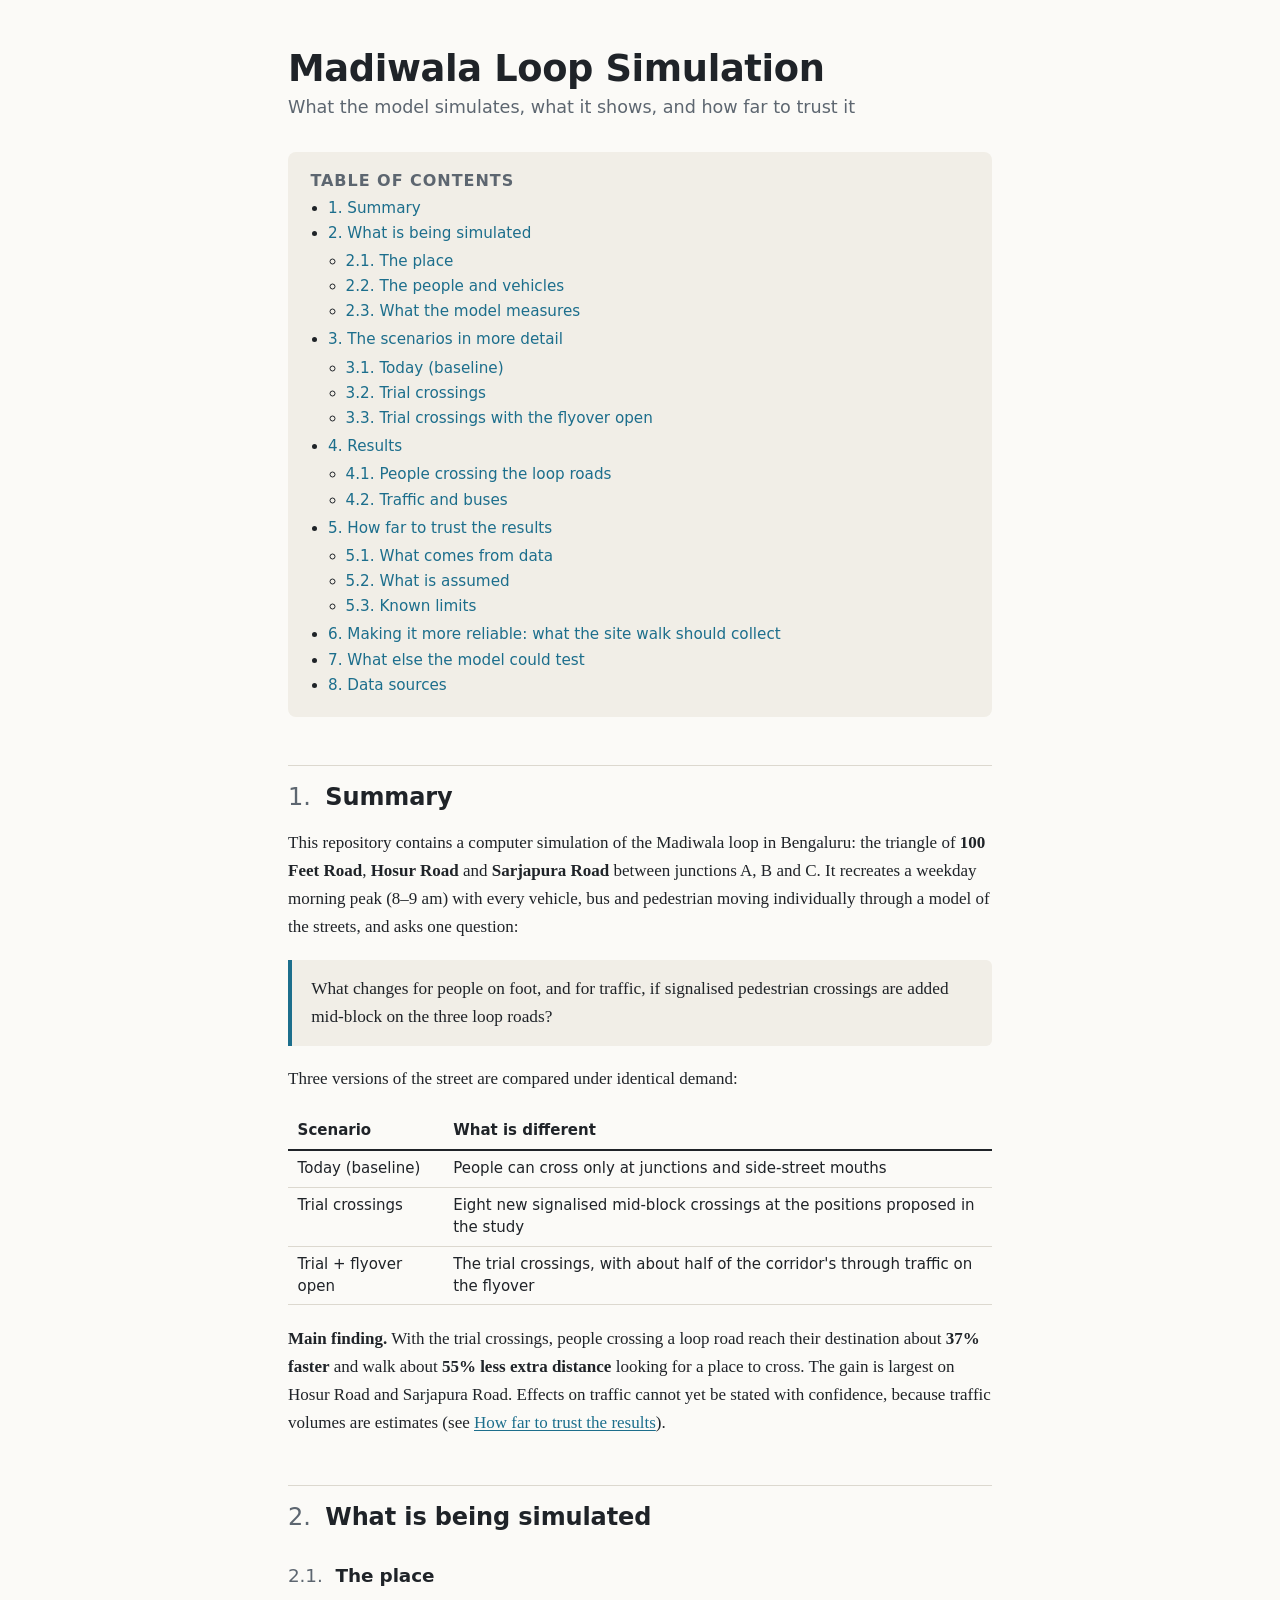
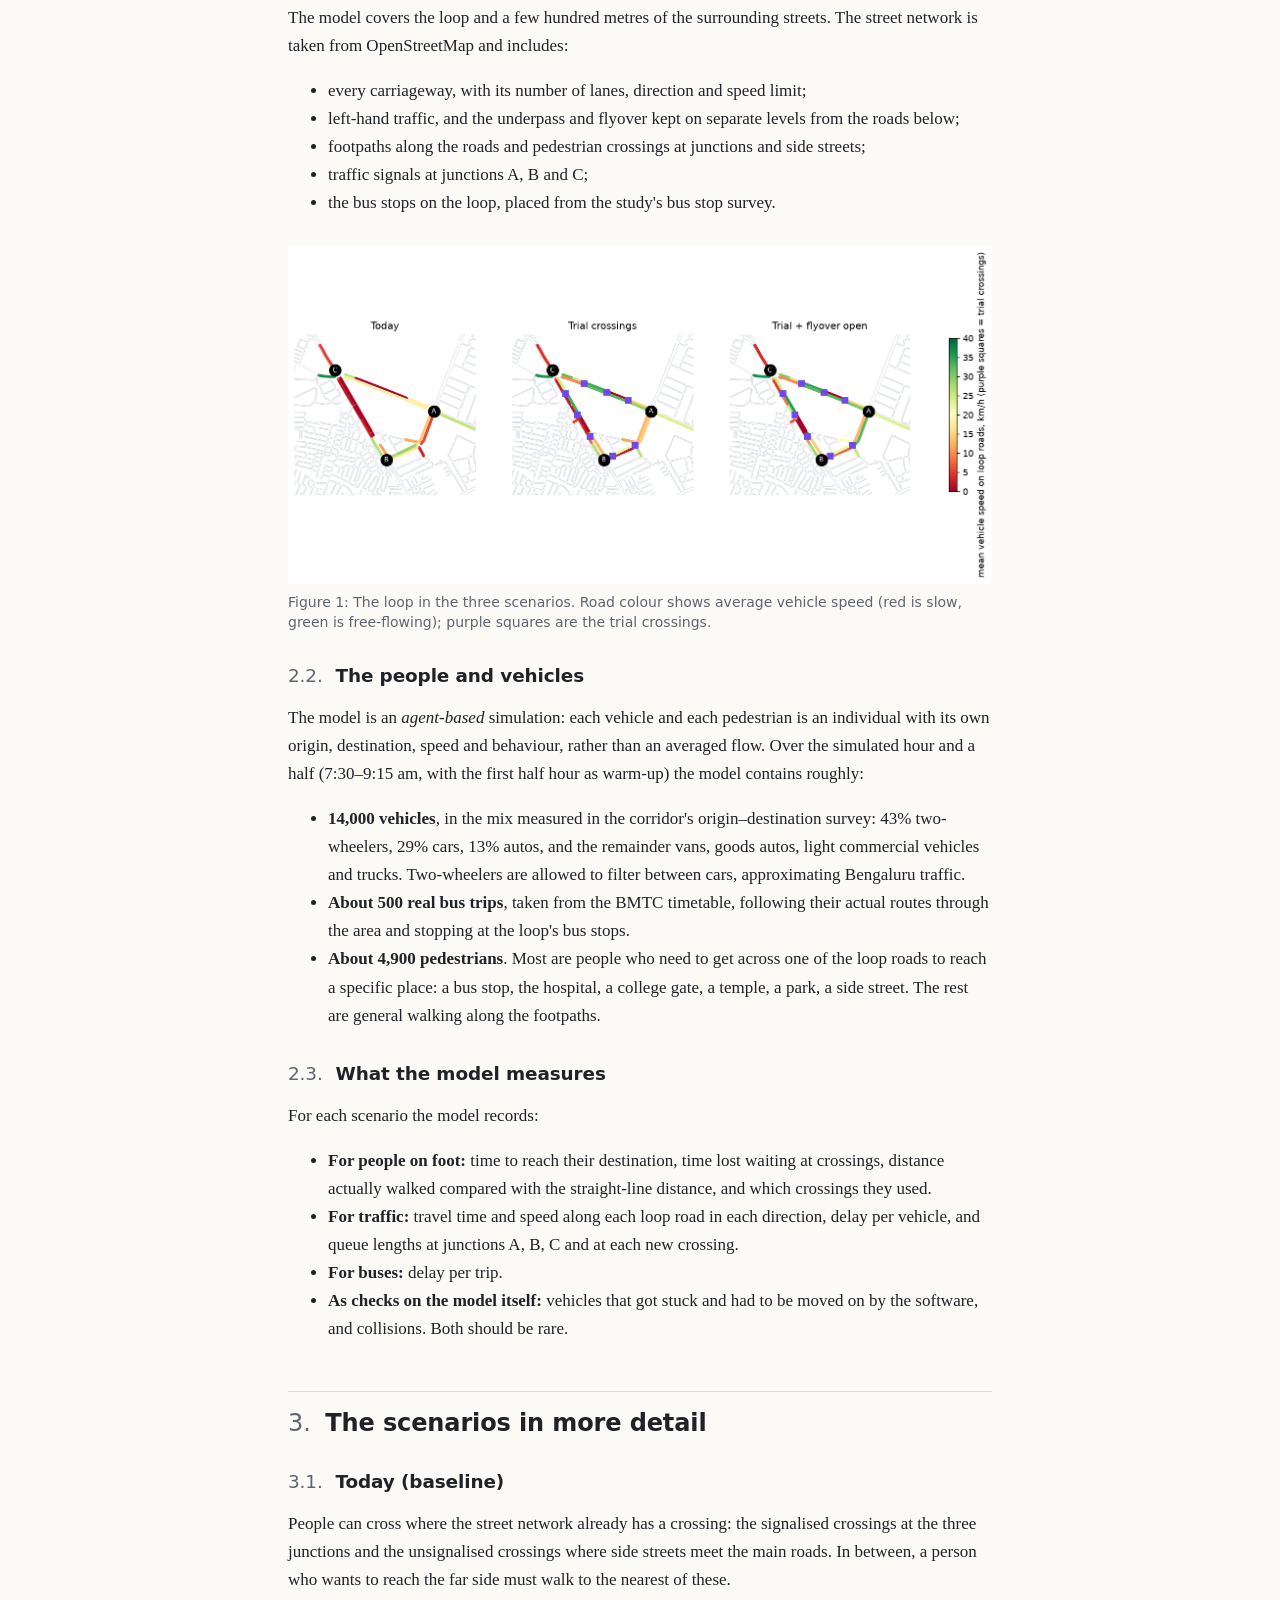
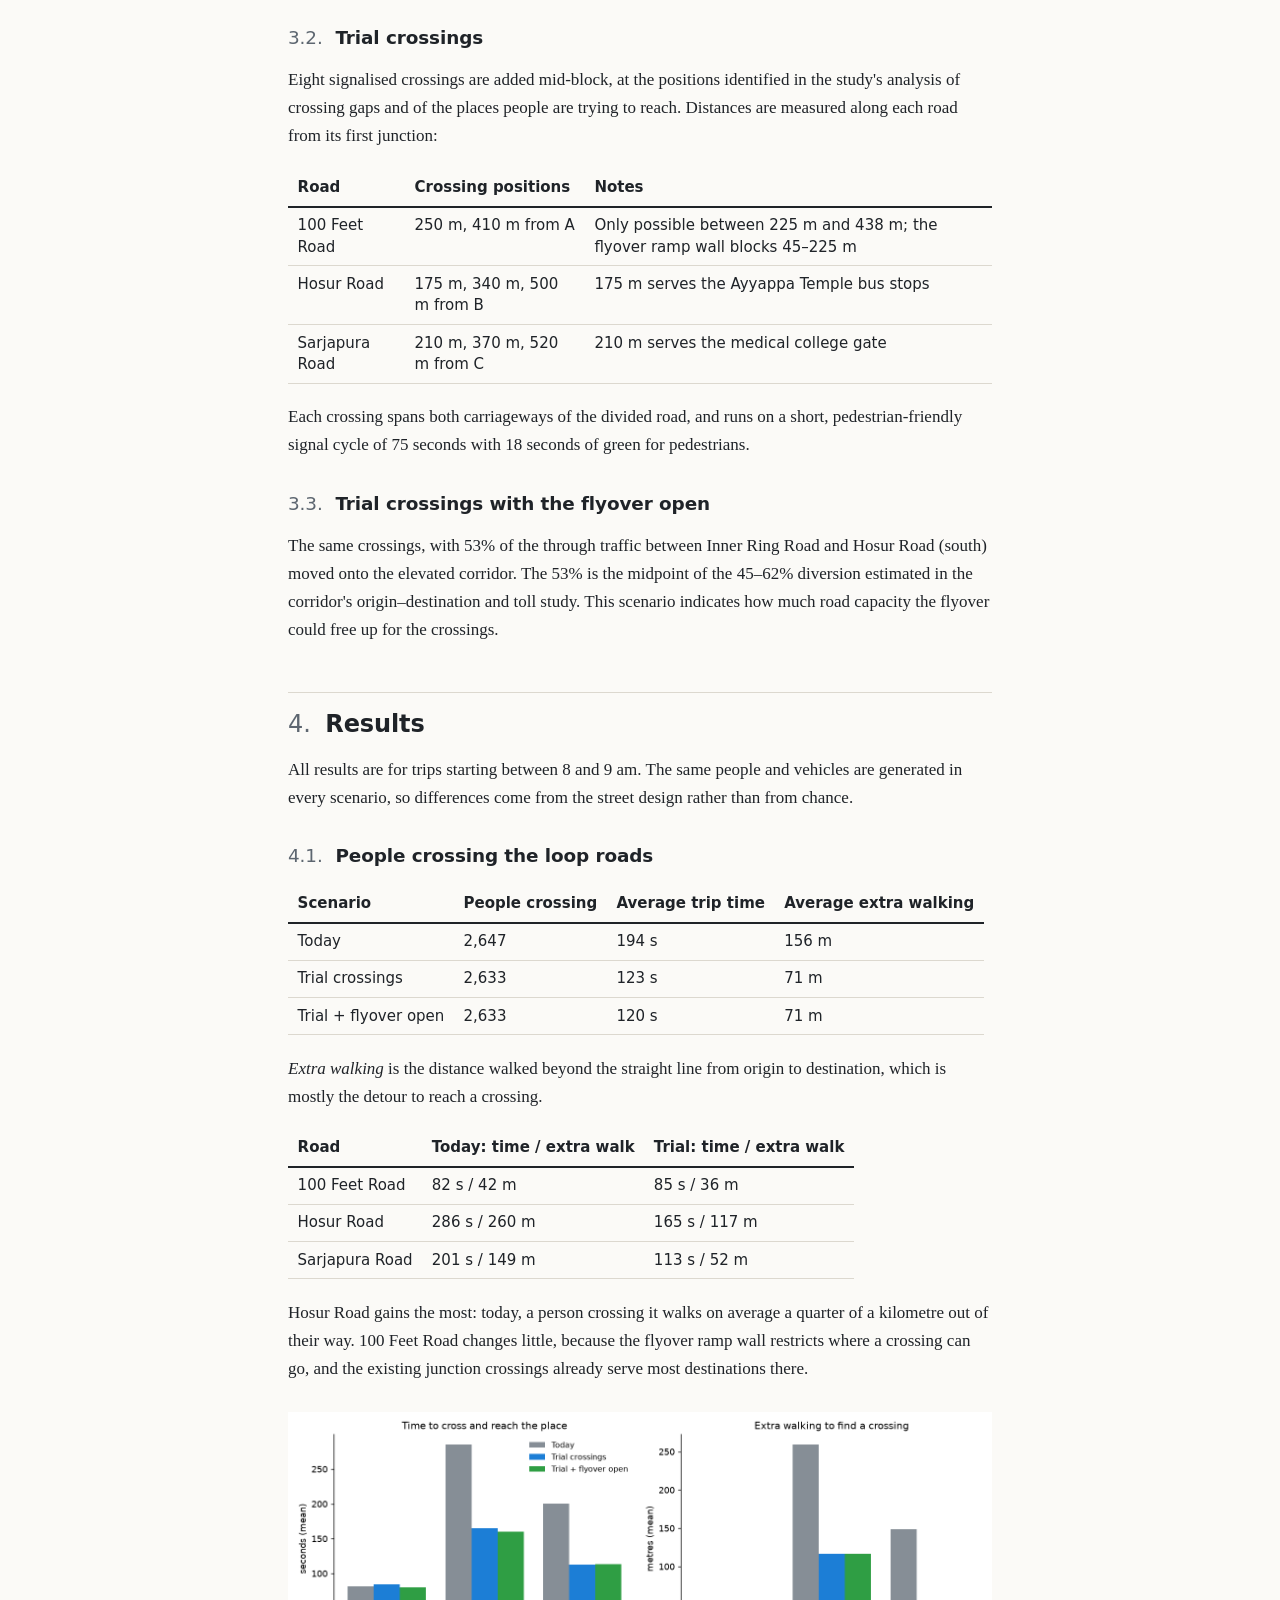
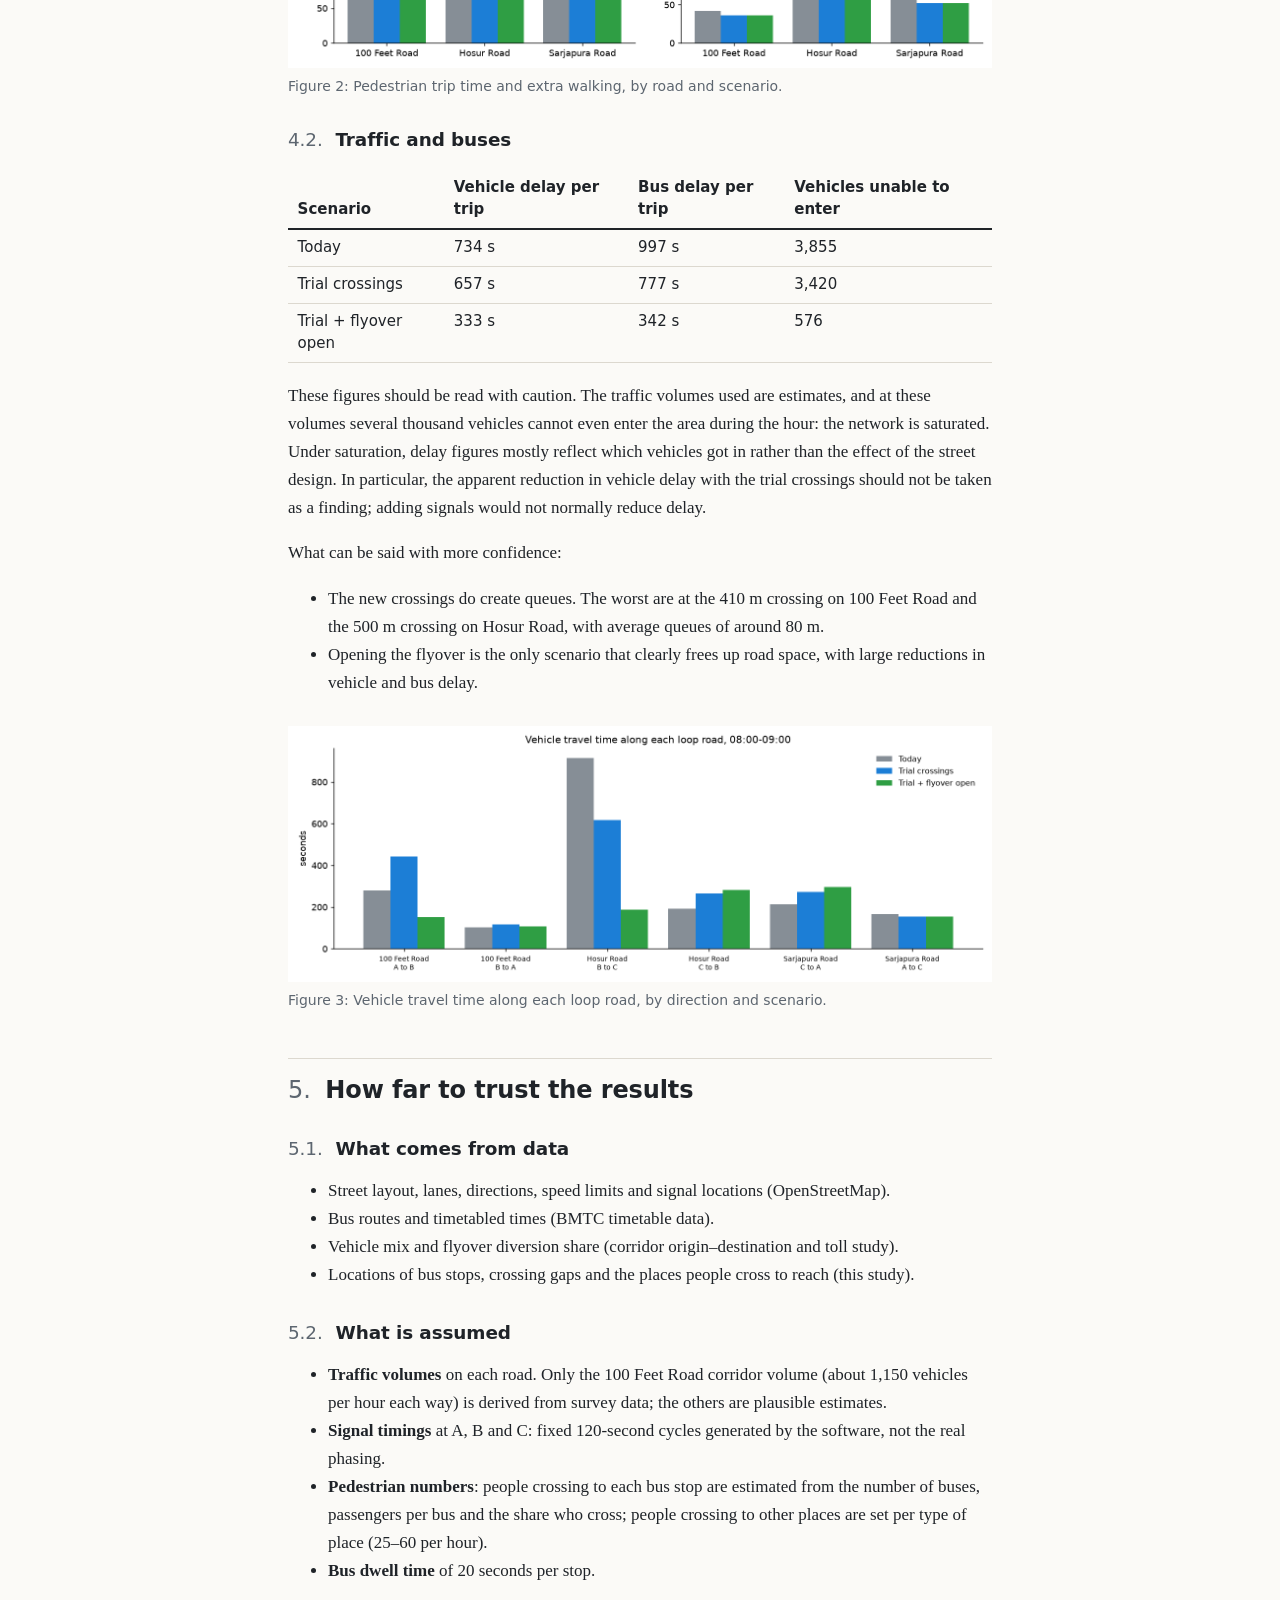
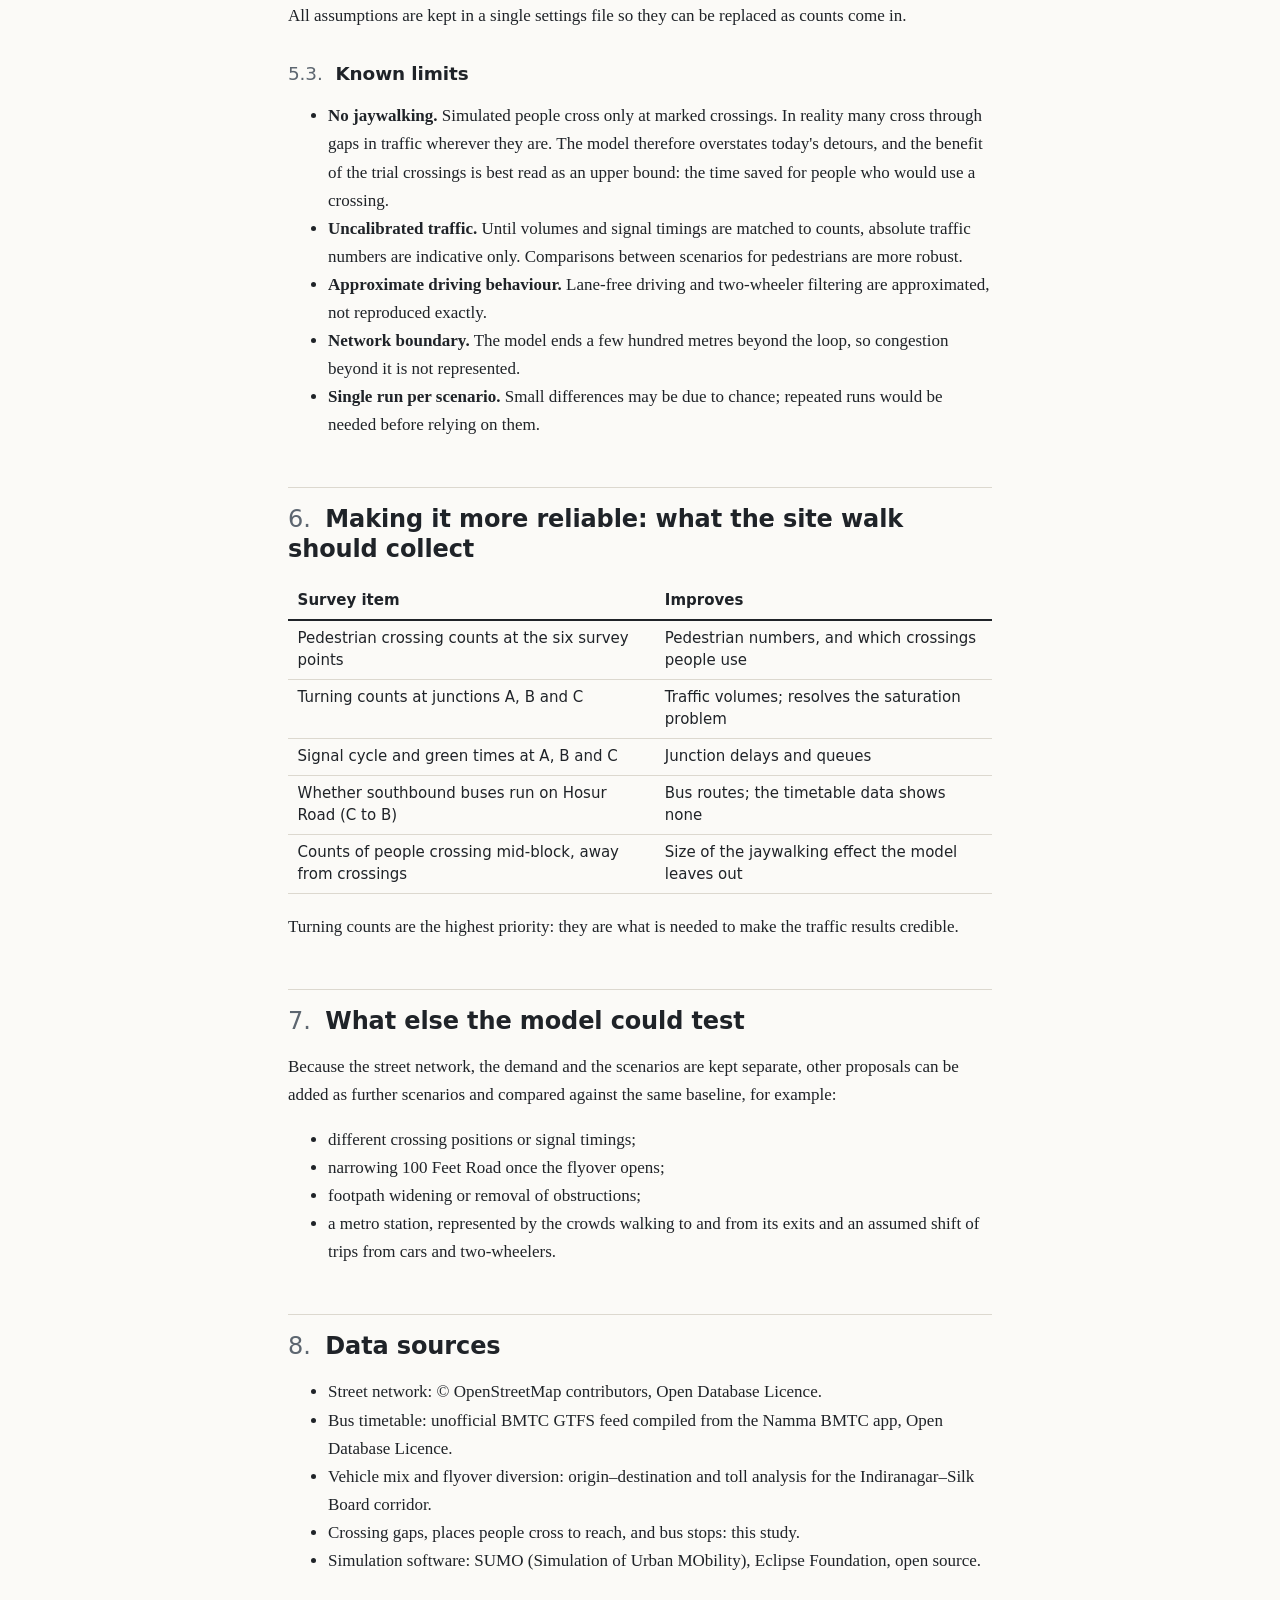
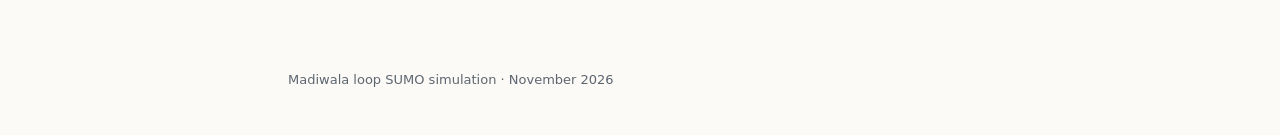
==== doc/index.html @ 7a3352ef "Add HTML version of the overview for GitHub Pages Co-Authored-By: Claude Opus 5.5 <noreply@anthropic" ====
<!DOCTYPE html>
<html lang="en">
<head>
<!-- 2026-11-14 Sat 22:00 -->
<meta charset="utf-8" />
<meta name="viewport" content="width=device-width, initial-scale=1" />
<title>Madiwala Loop Simulation</title>
<meta name="generator" content="Org Mode" />
<meta name="viewport" content="width=device-width, initial-scale=1">
<link rel="stylesheet" href="style.css">
</head>
<body>
<div id="content" class="content">
<header>
<h1 class="title">Madiwala Loop Simulation</h1>
<p class="subtitle" role="doc-subtitle">What the model simulates, what it shows, and how far to trust it</p>
</header><nav id="table-of-contents" role="doc-toc">
<h2>Table of Contents</h2>
<div id="text-table-of-contents" role="doc-toc">
<ul>
<li><a href="#org4be7c10">1. Summary</a></li>
<li><a href="#org6e67102">2. What is being simulated</a>
<ul>
<li><a href="#org48178f1">2.1. The place</a></li>
<li><a href="#org2e664a6">2.2. The people and vehicles</a></li>
<li><a href="#org2aeff3f">2.3. What the model measures</a></li>
</ul>
</li>
<li><a href="#orgc35440a">3. The scenarios in more detail</a>
<ul>
<li><a href="#orgd59e1e9">3.1. Today (baseline)</a></li>
<li><a href="#orgaf5f993">3.2. Trial crossings</a></li>
<li><a href="#org1eb89f1">3.3. Trial crossings with the flyover open</a></li>
</ul>
</li>
<li><a href="#org46279a1">4. Results</a>
<ul>
<li><a href="#orga652d54">4.1. People crossing the loop roads</a></li>
<li><a href="#org759fd4f">4.2. Traffic and buses</a></li>
</ul>
</li>
<li><a href="#org359abe0">5. How far to trust the results</a>
<ul>
<li><a href="#org9f8c712">5.1. What comes from data</a></li>
<li><a href="#orga7297f0">5.2. What is assumed</a></li>
<li><a href="#org6ff5a70">5.3. Known limits</a></li>
</ul>
</li>
<li><a href="#orgd9cfa34">6. Making it more reliable: what the site walk should collect</a></li>
<li><a href="#org49b2f6c">7. What else the model could test</a></li>
<li><a href="#org22bc830">8. Data sources</a></li>
</ul>
</div>
</nav>
<div id="outline-container-org4be7c10" class="outline-2">
<h2 id="org4be7c10"><span class="section-number-2">1.</span> Summary</h2>
<div class="outline-text-2" id="text-1">
<p>
This repository contains a computer simulation of the Madiwala loop in Bengaluru: the triangle of
<b>100 Feet Road</b>, <b>Hosur Road</b> and <b>Sarjapura Road</b> between junctions A, B and C. It recreates a
weekday morning peak (8–9 am) with every vehicle, bus and pedestrian moving individually through a
model of the streets, and asks one question:
</p>

<blockquote>
<p>
What changes for people on foot, and for traffic, if signalised pedestrian crossings are added
mid-block on the three loop roads?
</p>
</blockquote>

<p>
Three versions of the street are compared under identical demand:
</p>

<table>


<colgroup>
<col  class="org-left">

<col  class="org-left">
</colgroup>
<thead>
<tr>
<th scope="col" class="org-left">Scenario</th>
<th scope="col" class="org-left">What is different</th>
</tr>
</thead>
<tbody>
<tr>
<td class="org-left">Today (baseline)</td>
<td class="org-left">People can cross only at junctions and side-street mouths</td>
</tr>

<tr>
<td class="org-left">Trial crossings</td>
<td class="org-left">Eight new signalised mid-block crossings at the positions proposed in the study</td>
</tr>

<tr>
<td class="org-left">Trial + flyover open</td>
<td class="org-left">The trial crossings, with about half of the corridor's through traffic on the flyover</td>
</tr>
</tbody>
</table>

<p>
<b>Main finding.</b> With the trial crossings, people crossing a loop road reach their destination about
<b>37% faster</b> and walk about <b>55% less extra distance</b> looking for a place to cross. The gain is
largest on Hosur Road and Sarjapura Road. Effects on traffic cannot yet be stated with confidence,
because traffic volumes are estimates (see <a href="#org359abe0">How far to trust the results</a>).
</p>
</div>
</div>
<div id="outline-container-org6e67102" class="outline-2">
<h2 id="org6e67102"><span class="section-number-2">2.</span> What is being simulated</h2>
<div class="outline-text-2" id="text-2">
</div>
<div id="outline-container-org48178f1" class="outline-3">
<h3 id="org48178f1"><span class="section-number-3">2.1.</span> The place</h3>
<div class="outline-text-3" id="text-2-1">
<p>
The model covers the loop and a few hundred metres of the surrounding streets. The street network
is taken from OpenStreetMap and includes:
</p>

<ul class="org-ul">
<li>every carriageway, with its number of lanes, direction and speed limit;</li>
<li>left-hand traffic, and the underpass and flyover kept on separate levels from the roads below;</li>
<li>footpaths along the roads and pedestrian crossings at junctions and side streets;</li>
<li>traffic signals at junctions A, B and C;</li>
<li>the bus stops on the loop, placed from the study's bus stop survey.</li>
</ul>


<figure id="orgd4446cd">
<img src="../report/map.png" alt="map.png">

<figcaption><span class="figure-number">Figure 1: </span>The loop in the three scenarios. Road colour shows average vehicle speed (red is slow, green is free-flowing); purple squares are the trial crossings.</figcaption>
</figure>
</div>
</div>
<div id="outline-container-org2e664a6" class="outline-3">
<h3 id="org2e664a6"><span class="section-number-3">2.2.</span> The people and vehicles</h3>
<div class="outline-text-3" id="text-2-2">
<p>
The model is an <i>agent-based</i> simulation: each vehicle and each pedestrian is an individual with
its own origin, destination, speed and behaviour, rather than an averaged flow. Over the simulated
hour and a half (7:30–9:15 am, with the first half hour as warm-up) the model contains roughly:
</p>

<ul class="org-ul">
<li><b>14,000 vehicles</b>, in the mix measured in the corridor's origin–destination survey: 43%
two-wheelers, 29% cars, 13% autos, and the remainder vans, goods autos, light commercial vehicles
and trucks. Two-wheelers are allowed to filter between cars, approximating Bengaluru traffic.</li>
<li><b>About 500 real bus trips</b>, taken from the BMTC timetable, following their actual routes through
the area and stopping at the loop's bus stops.</li>
<li><b>About 4,900 pedestrians</b>. Most are people who need to get across one of the loop roads to reach
a specific place: a bus stop, the hospital, a college gate, a temple, a park, a side street.
The rest are general walking along the footpaths.</li>
</ul>
</div>
</div>
<div id="outline-container-org2aeff3f" class="outline-3">
<h3 id="org2aeff3f"><span class="section-number-3">2.3.</span> What the model measures</h3>
<div class="outline-text-3" id="text-2-3">
<p>
For each scenario the model records:
</p>

<ul class="org-ul">
<li><b>For people on foot:</b> time to reach their destination, time lost waiting at crossings, distance
actually walked compared with the straight-line distance, and which crossings they used.</li>
<li><b>For traffic:</b> travel time and speed along each loop road in each direction, delay per vehicle,
and queue lengths at junctions A, B, C and at each new crossing.</li>
<li><b>For buses:</b> delay per trip.</li>
<li><b>As checks on the model itself:</b> vehicles that got stuck and had to be moved on by the
software, and collisions. Both should be rare.</li>
</ul>
</div>
</div>
</div>
<div id="outline-container-orgc35440a" class="outline-2">
<h2 id="orgc35440a"><span class="section-number-2">3.</span> The scenarios in more detail</h2>
<div class="outline-text-2" id="text-3">
</div>
<div id="outline-container-orgd59e1e9" class="outline-3">
<h3 id="orgd59e1e9"><span class="section-number-3">3.1.</span> Today (baseline)</h3>
<div class="outline-text-3" id="text-3-1">
<p>
People can cross where the street network already has a crossing: the signalised crossings at the
three junctions and the unsignalised crossings where side streets meet the main roads. In between,
a person who wants to reach the far side must walk to the nearest of these.
</p>
</div>
</div>
<div id="outline-container-orgaf5f993" class="outline-3">
<h3 id="orgaf5f993"><span class="section-number-3">3.2.</span> Trial crossings</h3>
<div class="outline-text-3" id="text-3-2">
<p>
Eight signalised crossings are added mid-block, at the positions identified in the study's
analysis of crossing gaps and of the places people are trying to reach. Distances are measured
along each road from its first junction:
</p>

<table>


<colgroup>
<col  class="org-left">

<col  class="org-left">

<col  class="org-left">
</colgroup>
<thead>
<tr>
<th scope="col" class="org-left">Road</th>
<th scope="col" class="org-left">Crossing positions</th>
<th scope="col" class="org-left">Notes</th>
</tr>
</thead>
<tbody>
<tr>
<td class="org-left">100 Feet Road</td>
<td class="org-left">250 m, 410 m from A</td>
<td class="org-left">Only possible between 225 m and 438 m; the flyover ramp wall blocks 45–225 m</td>
</tr>

<tr>
<td class="org-left">Hosur Road</td>
<td class="org-left">175 m, 340 m, 500 m from B</td>
<td class="org-left">175 m serves the Ayyappa Temple bus stops</td>
</tr>

<tr>
<td class="org-left">Sarjapura Road</td>
<td class="org-left">210 m, 370 m, 520 m from C</td>
<td class="org-left">210 m serves the medical college gate</td>
</tr>
</tbody>
</table>

<p>
Each crossing spans both carriageways of the divided road, and runs on a short, pedestrian-friendly
signal cycle of 75 seconds with 18 seconds of green for pedestrians.
</p>
</div>
</div>
<div id="outline-container-org1eb89f1" class="outline-3">
<h3 id="org1eb89f1"><span class="section-number-3">3.3.</span> Trial crossings with the flyover open</h3>
<div class="outline-text-3" id="text-3-3">
<p>
The same crossings, with 53% of the through traffic between Inner Ring Road and Hosur Road (south)
moved onto the elevated corridor. The 53% is the midpoint of the 45–62% diversion estimated in the
corridor's origin–destination and toll study. This scenario indicates how much road capacity the
flyover could free up for the crossings.
</p>
</div>
</div>
</div>
<div id="outline-container-org46279a1" class="outline-2">
<h2 id="org46279a1"><span class="section-number-2">4.</span> Results</h2>
<div class="outline-text-2" id="text-4">
<p>
All results are for trips starting between 8 and 9 am. The same people and vehicles are generated
in every scenario, so differences come from the street design rather than from chance.
</p>
</div>
<div id="outline-container-orga652d54" class="outline-3">
<h3 id="orga652d54"><span class="section-number-3">4.1.</span> People crossing the loop roads</h3>
<div class="outline-text-3" id="text-4-1">
<table>


<colgroup>
<col  class="org-left">

<col  class="org-left">

<col  class="org-left">

<col  class="org-left">
</colgroup>
<thead>
<tr>
<th scope="col" class="org-left">Scenario</th>
<th scope="col" class="org-left">People crossing</th>
<th scope="col" class="org-left">Average trip time</th>
<th scope="col" class="org-left">Average extra walking</th>
</tr>
</thead>
<tbody>
<tr>
<td class="org-left">Today</td>
<td class="org-left">2,647</td>
<td class="org-left">194 s</td>
<td class="org-left">156 m</td>
</tr>

<tr>
<td class="org-left">Trial crossings</td>
<td class="org-left">2,633</td>
<td class="org-left">123 s</td>
<td class="org-left">71 m</td>
</tr>

<tr>
<td class="org-left">Trial + flyover open</td>
<td class="org-left">2,633</td>
<td class="org-left">120 s</td>
<td class="org-left">71 m</td>
</tr>
</tbody>
</table>

<p>
<i>Extra walking</i> is the distance walked beyond the straight line from origin to destination,
which is mostly the detour to reach a crossing.
</p>

<table>


<colgroup>
<col  class="org-left">

<col  class="org-left">

<col  class="org-left">
</colgroup>
<thead>
<tr>
<th scope="col" class="org-left">Road</th>
<th scope="col" class="org-left">Today: time / extra walk</th>
<th scope="col" class="org-left">Trial: time / extra walk</th>
</tr>
</thead>
<tbody>
<tr>
<td class="org-left">100 Feet Road</td>
<td class="org-left">82 s / 42 m</td>
<td class="org-left">85 s / 36 m</td>
</tr>

<tr>
<td class="org-left">Hosur Road</td>
<td class="org-left">286 s / 260 m</td>
<td class="org-left">165 s / 117 m</td>
</tr>

<tr>
<td class="org-left">Sarjapura Road</td>
<td class="org-left">201 s / 149 m</td>
<td class="org-left">113 s / 52 m</td>
</tr>
</tbody>
</table>

<p>
Hosur Road gains the most: today, a person crossing it walks on average a quarter of a kilometre
out of their way. 100 Feet Road changes little, because the flyover ramp wall restricts where a
crossing can go, and the existing junction crossings already serve most destinations there.
</p>


<figure id="org7017287">
<img src="../report/people.png" alt="people.png">

<figcaption><span class="figure-number">Figure 2: </span>Pedestrian trip time and extra walking, by road and scenario.</figcaption>
</figure>
</div>
</div>
<div id="outline-container-org759fd4f" class="outline-3">
<h3 id="org759fd4f"><span class="section-number-3">4.2.</span> Traffic and buses</h3>
<div class="outline-text-3" id="text-4-2">
<table>


<colgroup>
<col  class="org-left">

<col  class="org-left">

<col  class="org-left">

<col  class="org-left">
</colgroup>
<thead>
<tr>
<th scope="col" class="org-left">Scenario</th>
<th scope="col" class="org-left">Vehicle delay per trip</th>
<th scope="col" class="org-left">Bus delay per trip</th>
<th scope="col" class="org-left">Vehicles unable to enter</th>
</tr>
</thead>
<tbody>
<tr>
<td class="org-left">Today</td>
<td class="org-left">734 s</td>
<td class="org-left">997 s</td>
<td class="org-left">3,855</td>
</tr>

<tr>
<td class="org-left">Trial crossings</td>
<td class="org-left">657 s</td>
<td class="org-left">777 s</td>
<td class="org-left">3,420</td>
</tr>

<tr>
<td class="org-left">Trial + flyover open</td>
<td class="org-left">333 s</td>
<td class="org-left">342 s</td>
<td class="org-left">576</td>
</tr>
</tbody>
</table>

<p>
These figures should be read with caution. The traffic volumes used are estimates, and at these
volumes several thousand vehicles cannot even enter the area during the hour: the network is
saturated. Under saturation, delay figures mostly reflect which vehicles got in rather than the
effect of the street design. In particular, the apparent reduction in vehicle delay with the trial
crossings should not be taken as a finding; adding signals would not normally reduce delay.
</p>

<p>
What can be said with more confidence:
</p>

<ul class="org-ul">
<li>The new crossings do create queues. The worst are at the 410 m crossing on 100 Feet Road and
the 500 m crossing on Hosur Road, with average queues of around 80 m.</li>
<li>Opening the flyover is the only scenario that clearly frees up road space, with large
reductions in vehicle and bus delay.</li>
</ul>


<figure id="org8729e47">
<img src="../report/vehicles.png" alt="vehicles.png">

<figcaption><span class="figure-number">Figure 3: </span>Vehicle travel time along each loop road, by direction and scenario.</figcaption>
</figure>
</div>
</div>
</div>
<div id="outline-container-org359abe0" class="outline-2">
<h2 id="org359abe0"><span class="section-number-2">5.</span> How far to trust the results</h2>
<div class="outline-text-2" id="text-5">
</div>
<div id="outline-container-org9f8c712" class="outline-3">
<h3 id="org9f8c712"><span class="section-number-3">5.1.</span> What comes from data</h3>
<div class="outline-text-3" id="text-5-1">
<ul class="org-ul">
<li>Street layout, lanes, directions, speed limits and signal locations (OpenStreetMap).</li>
<li>Bus routes and timetabled times (BMTC timetable data).</li>
<li>Vehicle mix and flyover diversion share (corridor origin–destination and toll study).</li>
<li>Locations of bus stops, crossing gaps and the places people cross to reach (this study).</li>
</ul>
</div>
</div>
<div id="outline-container-orga7297f0" class="outline-3">
<h3 id="orga7297f0"><span class="section-number-3">5.2.</span> What is assumed</h3>
<div class="outline-text-3" id="text-5-2">
<ul class="org-ul">
<li><b>Traffic volumes</b> on each road. Only the 100 Feet Road corridor volume (about 1,150 vehicles
per hour each way) is derived from survey data; the others are plausible estimates.</li>
<li><b>Signal timings</b> at A, B and C: fixed 120-second cycles generated by the software, not the real
phasing.</li>
<li><b>Pedestrian numbers</b>: people crossing to each bus stop are estimated from the number of buses,
passengers per bus and the share who cross; people crossing to other places are set per type of
place (25–60 per hour).</li>
<li><b>Bus dwell time</b> of 20 seconds per stop.</li>
</ul>

<p>
All assumptions are kept in a single settings file so they can be replaced as counts come in.
</p>
</div>
</div>
<div id="outline-container-org6ff5a70" class="outline-3">
<h3 id="org6ff5a70"><span class="section-number-3">5.3.</span> Known limits</h3>
<div class="outline-text-3" id="text-5-3">
<ul class="org-ul">
<li><b>No jaywalking.</b> Simulated people cross only at marked crossings. In reality many cross through
gaps in traffic wherever they are. The model therefore overstates today's detours, and the
benefit of the trial crossings is best read as an upper bound: the time saved for people who
would use a crossing.</li>
<li><b>Uncalibrated traffic.</b> Until volumes and signal timings are matched to counts, absolute traffic
numbers are indicative only. Comparisons between scenarios for pedestrians are more robust.</li>
<li><b>Approximate driving behaviour.</b> Lane-free driving and two-wheeler filtering are approximated,
not reproduced exactly.</li>
<li><b>Network boundary.</b> The model ends a few hundred metres beyond the loop, so congestion
beyond it is not represented.</li>
<li><b>Single run per scenario.</b> Small differences may be due to chance; repeated runs would be
needed before relying on them.</li>
</ul>
</div>
</div>
</div>
<div id="outline-container-orgd9cfa34" class="outline-2">
<h2 id="orgd9cfa34"><span class="section-number-2">6.</span> Making it more reliable: what the site walk should collect</h2>
<div class="outline-text-2" id="text-6">
<table>


<colgroup>
<col  class="org-left">

<col  class="org-left">
</colgroup>
<thead>
<tr>
<th scope="col" class="org-left">Survey item</th>
<th scope="col" class="org-left">Improves</th>
</tr>
</thead>
<tbody>
<tr>
<td class="org-left">Pedestrian crossing counts at the six survey points</td>
<td class="org-left">Pedestrian numbers, and which crossings people use</td>
</tr>

<tr>
<td class="org-left">Turning counts at junctions A, B and C</td>
<td class="org-left">Traffic volumes; resolves the saturation problem</td>
</tr>

<tr>
<td class="org-left">Signal cycle and green times at A, B and C</td>
<td class="org-left">Junction delays and queues</td>
</tr>

<tr>
<td class="org-left">Whether southbound buses run on Hosur Road (C to B)</td>
<td class="org-left">Bus routes; the timetable data shows none</td>
</tr>

<tr>
<td class="org-left">Counts of people crossing mid-block, away from crossings</td>
<td class="org-left">Size of the jaywalking effect the model leaves out</td>
</tr>
</tbody>
</table>

<p>
Turning counts are the highest priority: they are what is needed to make the traffic results
credible.
</p>
</div>
</div>
<div id="outline-container-org49b2f6c" class="outline-2">
<h2 id="org49b2f6c"><span class="section-number-2">7.</span> What else the model could test</h2>
<div class="outline-text-2" id="text-7">
<p>
Because the street network, the demand and the scenarios are kept separate, other proposals can be
added as further scenarios and compared against the same baseline, for example:
</p>

<ul class="org-ul">
<li>different crossing positions or signal timings;</li>
<li>narrowing 100 Feet Road once the flyover opens;</li>
<li>footpath widening or removal of obstructions;</li>
<li>a metro station, represented by the crowds walking to and from its exits and an assumed shift
of trips from cars and two-wheelers.</li>
</ul>
</div>
</div>
<div id="outline-container-org22bc830" class="outline-2">
<h2 id="org22bc830"><span class="section-number-2">8.</span> Data sources</h2>
<div class="outline-text-2" id="text-8">
<ul class="org-ul">
<li>Street network: © OpenStreetMap contributors, Open Database Licence.</li>
<li>Bus timetable: unofficial BMTC GTFS feed compiled from the Namma BMTC app, Open Database Licence.</li>
<li>Vehicle mix and flyover diversion: origin–destination and toll analysis for the
Indiranagar–Silk Board corridor.</li>
<li>Crossing gaps, places people cross to reach, and bus stops: this study.</li>
<li>Simulation software: SUMO (Simulation of Urban MObility), Eclipse Foundation, open source.</li>
</ul>
</div>
</div>
</div>
<div id="postamble" class="status">
Madiwala loop SUMO simulation &middot; November 2026
</div>
</body>
</html>
---- doc/style.css ----
/* Styling for the HTML export of simulation-overview.org (GitHub Pages). */
:root { --bg:#fbfaf7; --fg:#1f2328; --muted:#5d6670; --line:#dcd8cf; --accent:#1c6e8c; --panel:#f1eee7; }
@media (prefers-color-scheme: dark) {
  :root { --bg:#16181b; --fg:#e6e3dd; --muted:#a3a9b0; --line:#33373c; --accent:#6cb6d4; --panel:#1f2226; }
  img { background:#fff; border-radius:6px; padding:6px; }
}
* { box-sizing:border-box; }
html { -webkit-text-size-adjust:100%; }
body { margin:0; background:var(--bg); color:var(--fg);
       font:17px/1.65 "Source Serif 4", Georgia, "Iowan Old Style", serif; }
#content { max-width:46rem; margin:0 auto; padding:3rem 1rem 5rem; }
h1.title { font:700 2.3rem/1.15 system-ui, -apple-system, "Segoe UI", sans-serif; margin:0 0 .3rem; letter-spacing:-.01em; }
p.subtitle { color:var(--muted); font:400 1.1rem/1.4 system-ui, sans-serif; margin:0 0 2rem; }
h2, h3 { font-family:system-ui, -apple-system, "Segoe UI", sans-serif; line-height:1.25; letter-spacing:-.005em; }
h2 { font-size:1.5rem; margin:3rem 0 .8rem; padding-top:1rem; border-top:1px solid var(--line); }
h3 { font-size:1.15rem; margin:2rem 0 .5rem; }
.section-number-2, .section-number-3 { color:var(--muted); font-weight:500; margin-right:.4rem; }
a { color:var(--accent); text-underline-offset:2px; }
blockquote { margin:1.2rem 0; padding:.9rem 1.2rem; background:var(--panel); border-left:4px solid var(--accent);
             border-radius:0 6px 6px 0; font-size:1.08rem; }
blockquote p { margin:0; }
#table-of-contents { background:var(--panel); border-radius:8px; padding:.6rem 1.4rem 1rem; margin:0 0 2rem;
                     font-family:system-ui, sans-serif; font-size:.95rem; }
#table-of-contents h2 { border:0; margin:.6rem 0 .3rem; padding:0; font-size:1rem; text-transform:uppercase;
                        letter-spacing:.06em; color:var(--muted); }
#table-of-contents ul { padding-left:1.1rem; margin:.2rem 0; }
#table-of-contents a { text-decoration:none; }
table { width:100%; border-collapse:collapse; margin:1.2rem 0; font:15px/1.45 system-ui, sans-serif;
        display:block; overflow-x:auto; }
thead th { text-align:left; font-weight:600; border-bottom:2px solid var(--fg); padding:.45rem .6rem; vertical-align:bottom; }
td { border-bottom:1px solid var(--line); padding:.45rem .6rem; vertical-align:top; }
td.org-right, th.org-right { text-align:right; font-variant-numeric:tabular-nums; }
figure { margin:1.8rem 0; }
img { max-width:100%; height:auto; display:block; }
figcaption, .figure-number { font:14px/1.45 system-ui, sans-serif; color:var(--muted); }
figcaption { margin-top:.5rem; }
code { font-size:.9em; background:var(--panel); padding:.1em .3em; border-radius:4px; }
#postamble { max-width:46rem; margin:0 auto; padding:0 1rem 3rem; color:var(--muted); font:13px system-ui, sans-serif; }
@media (max-width:600px) { body { font-size:16px; } h1.title { font-size:1.8rem; } #content { padding-top:2rem; } }
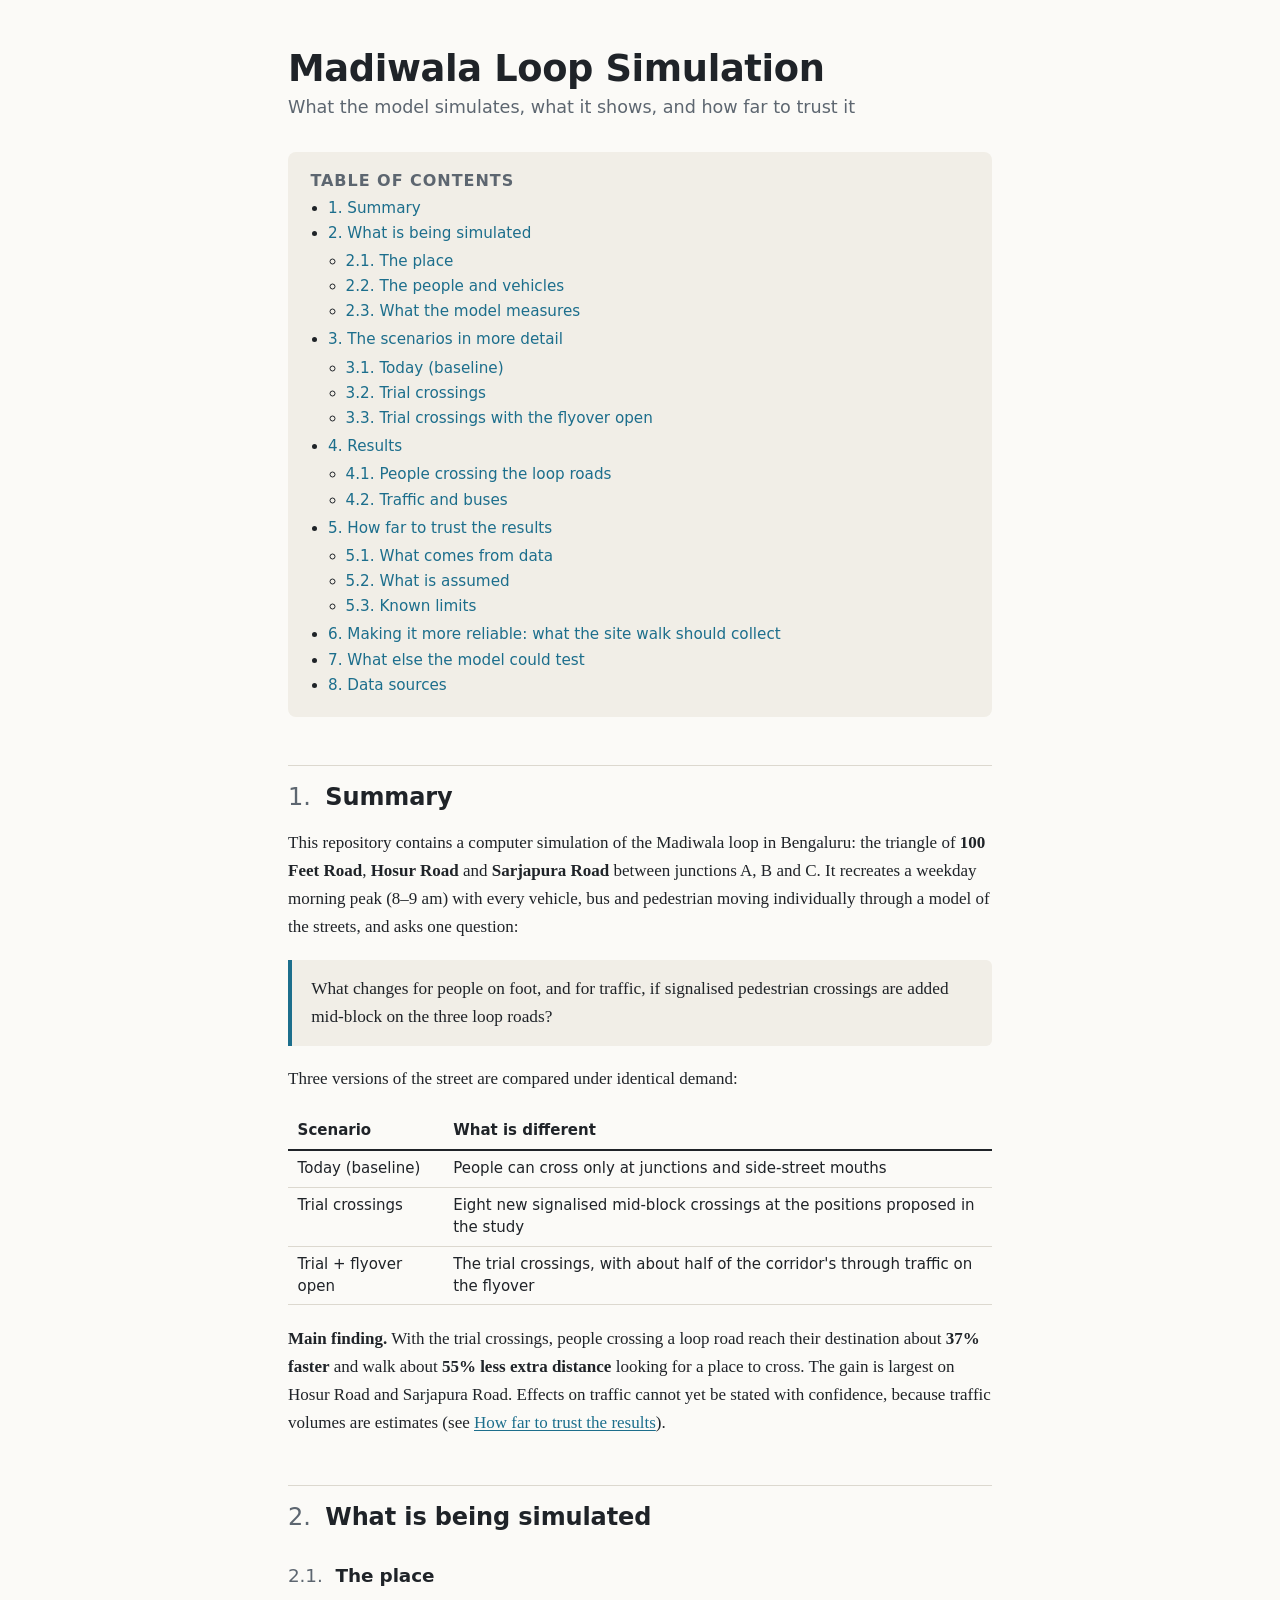
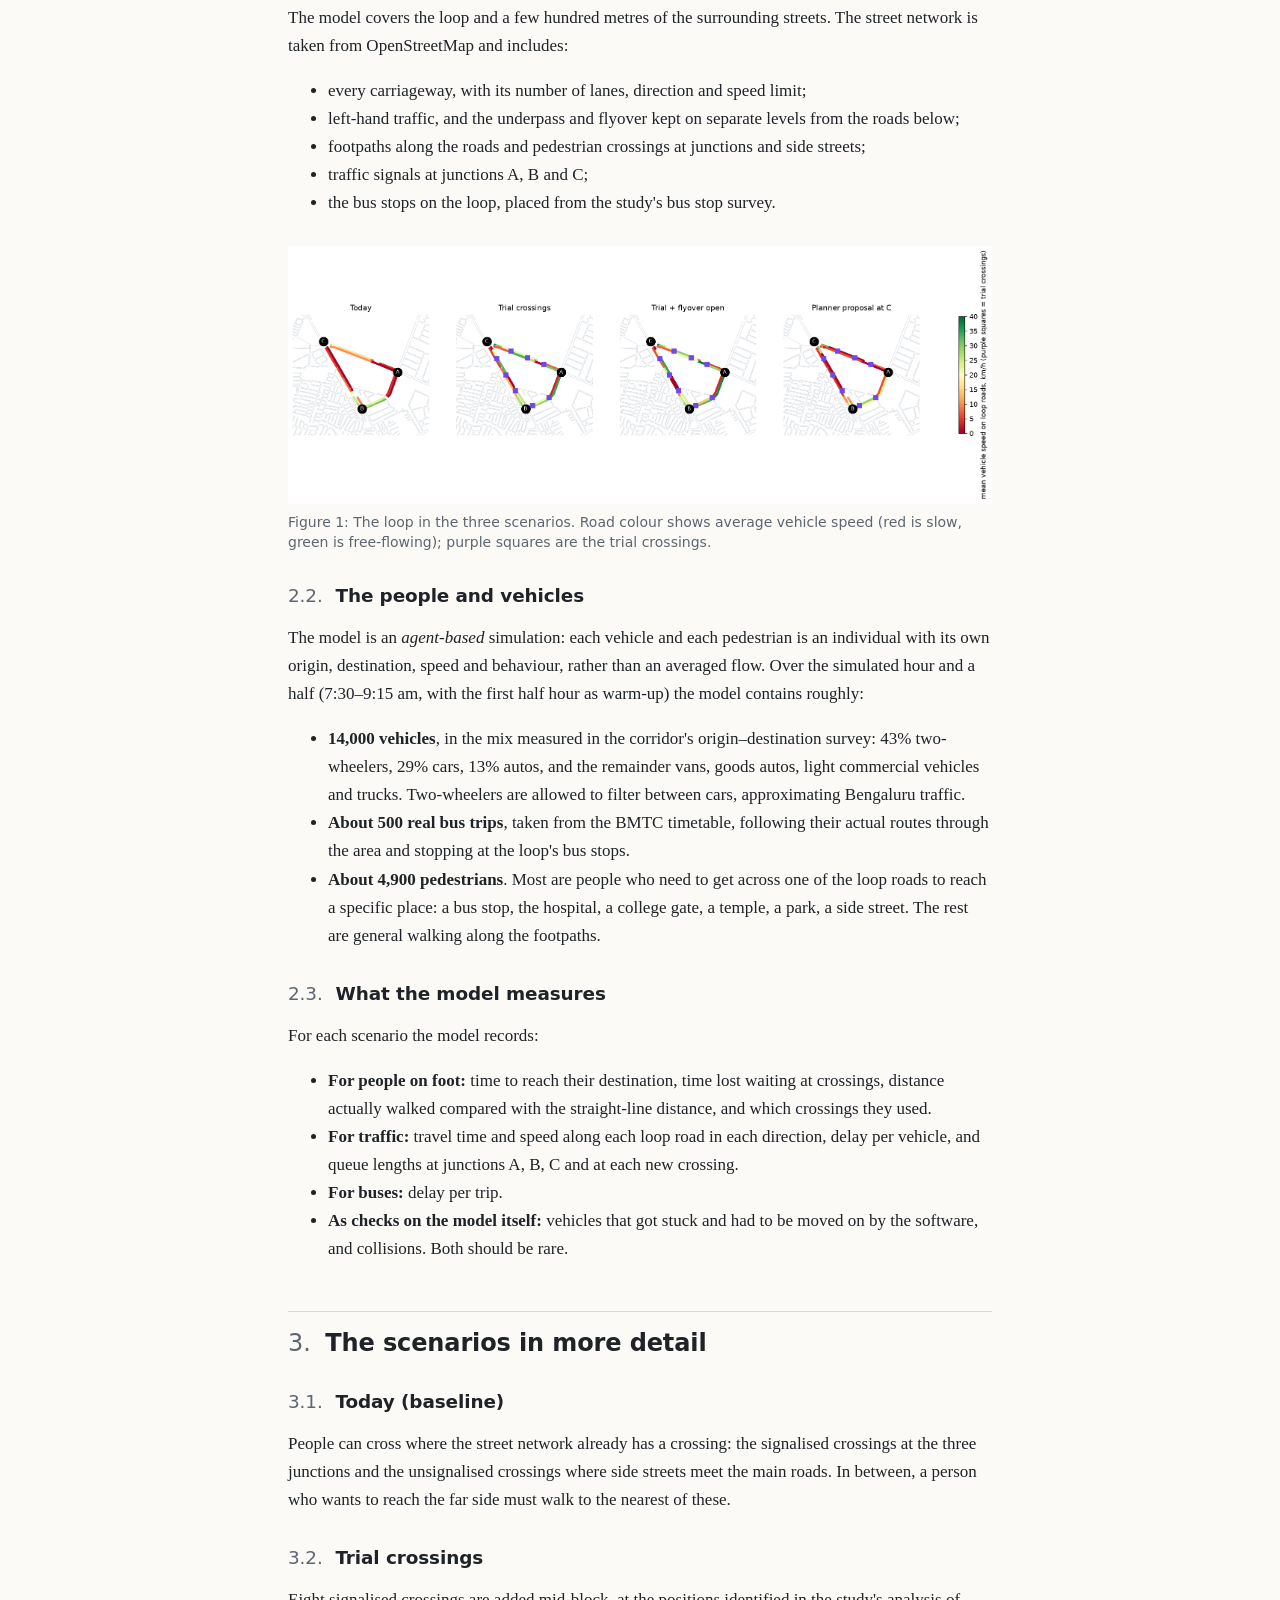
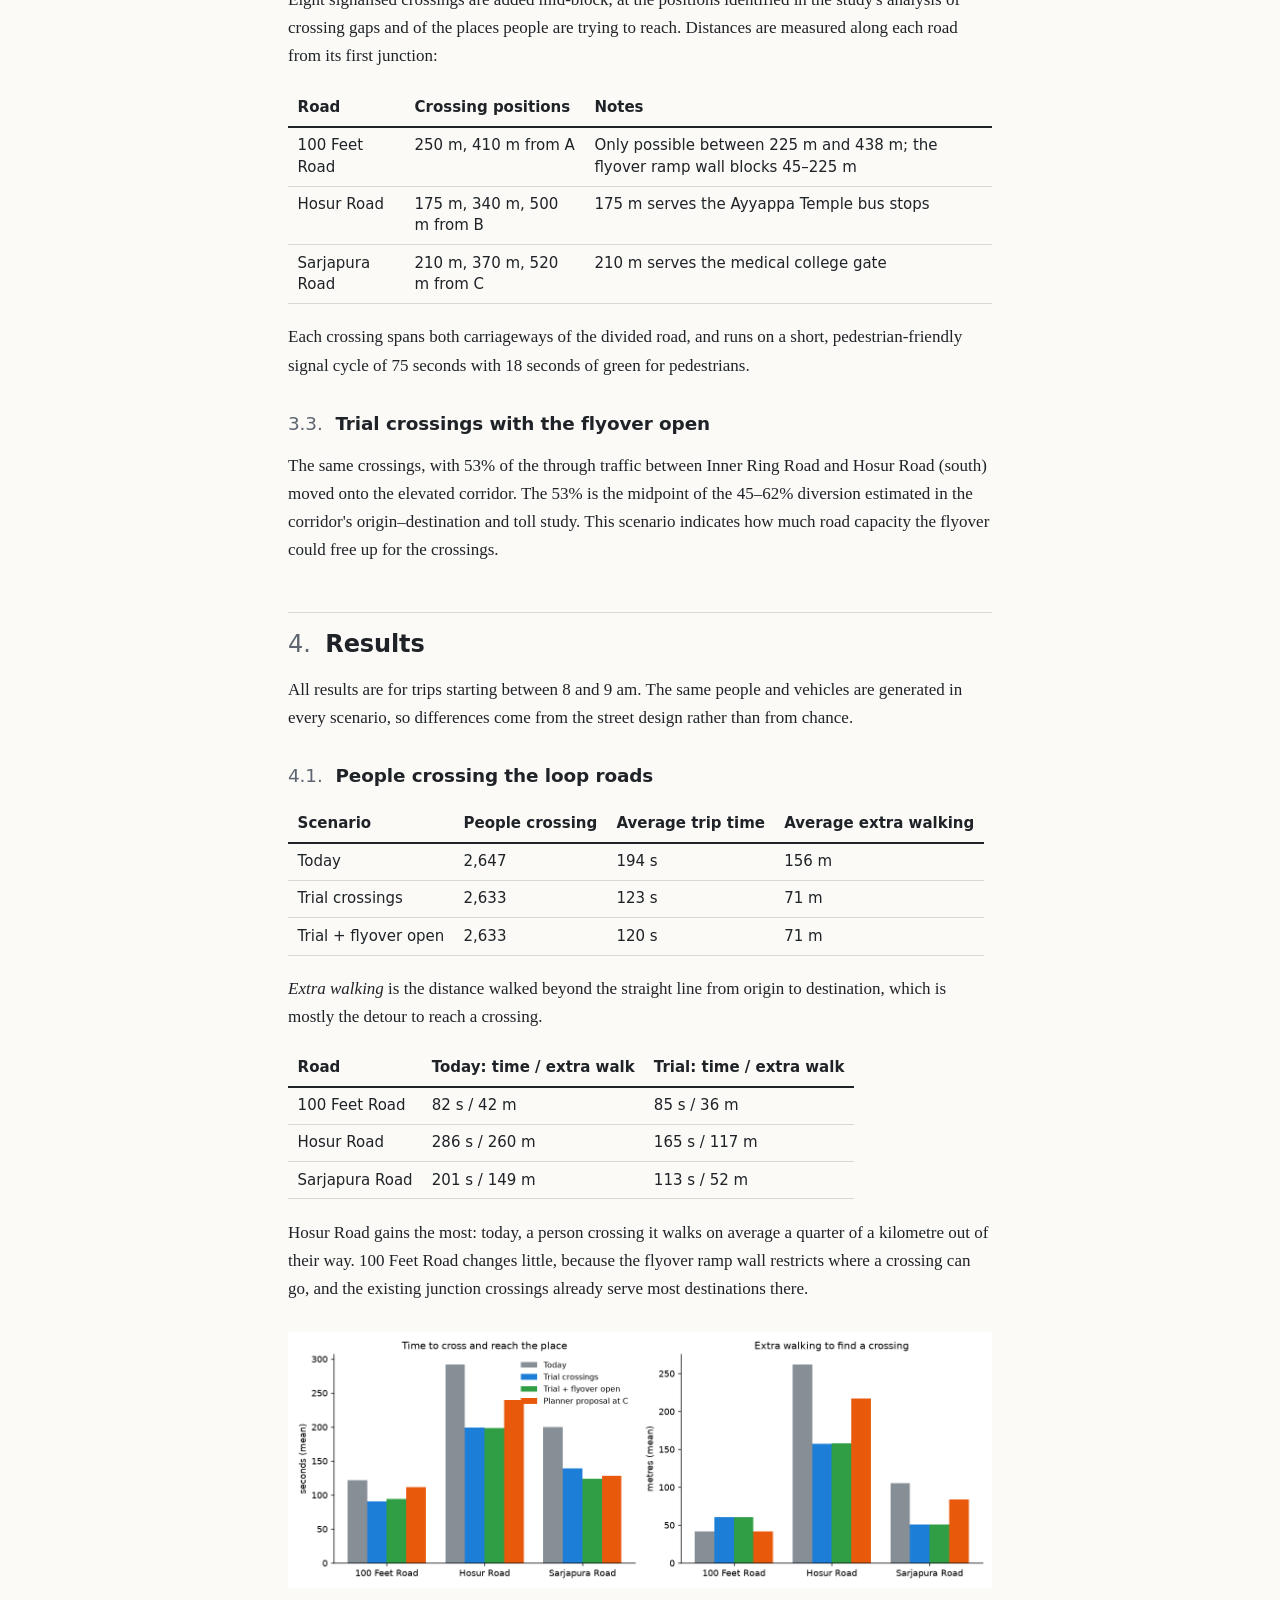
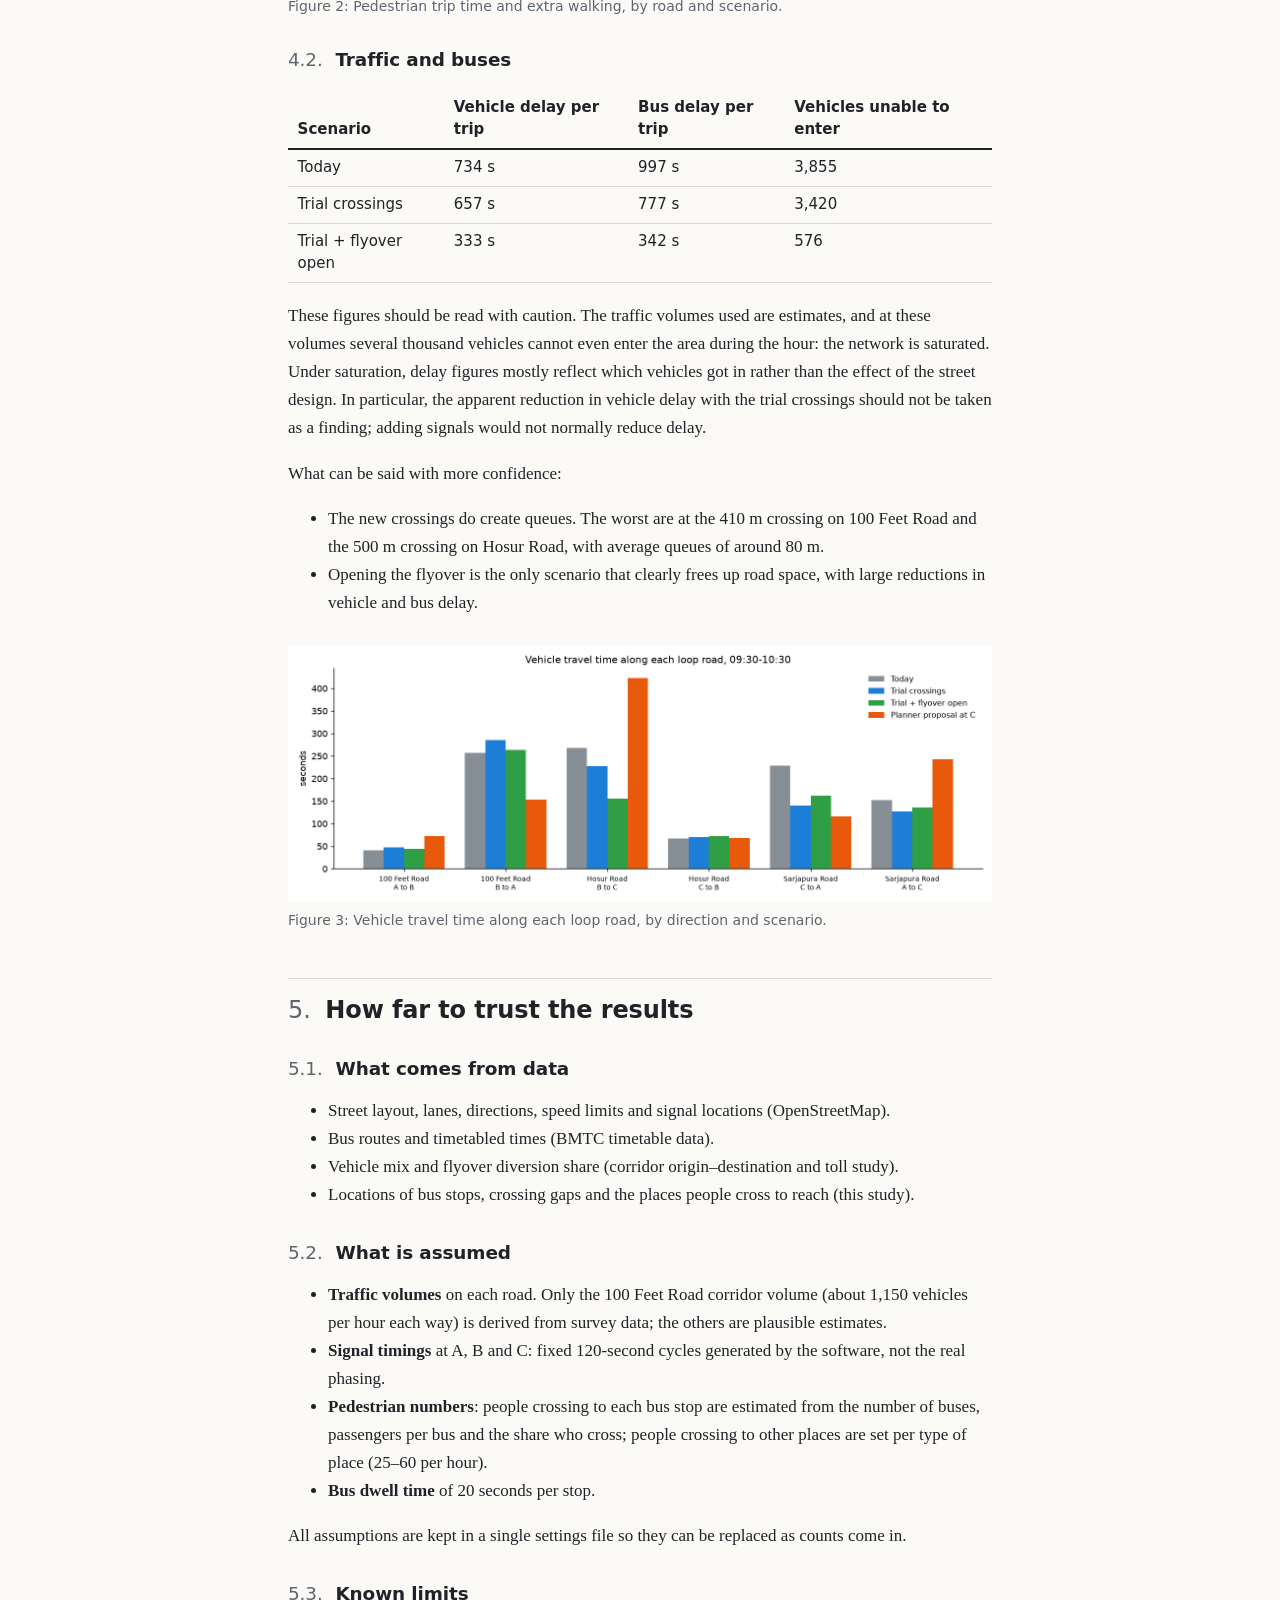
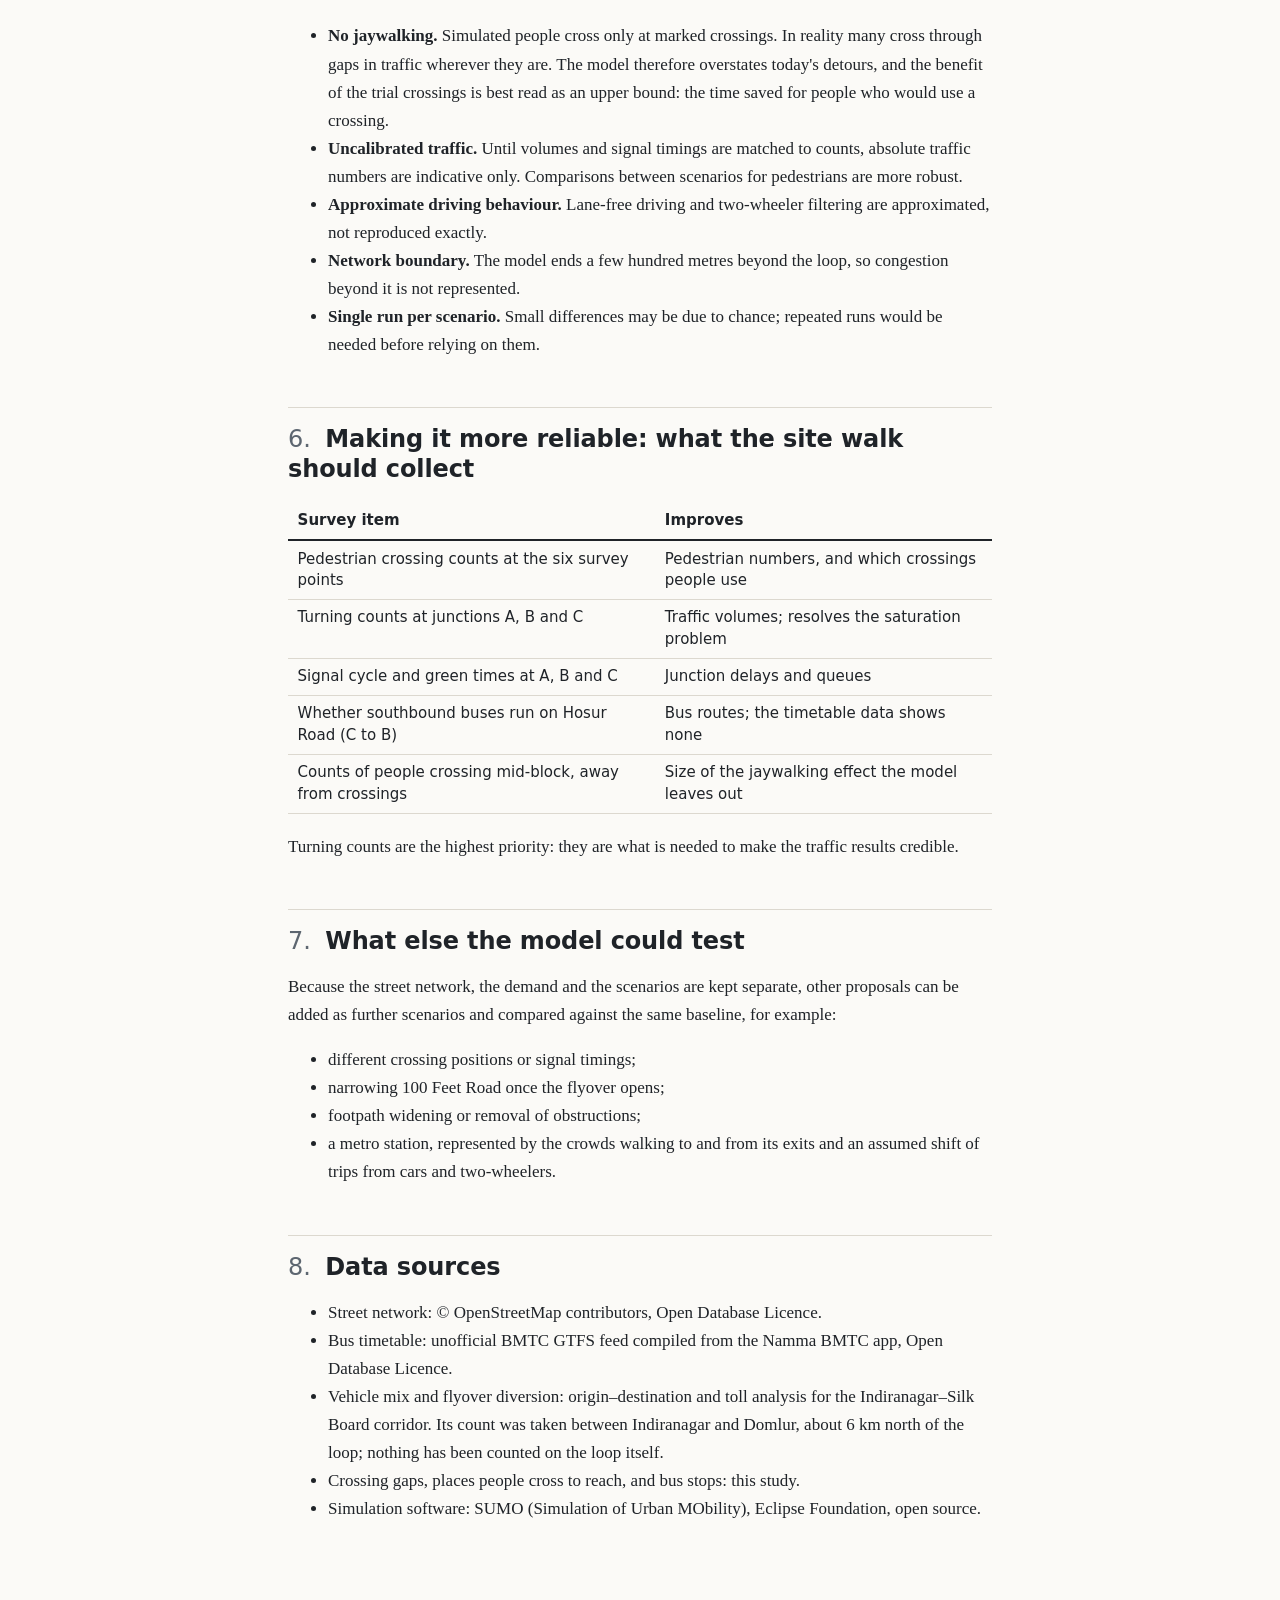
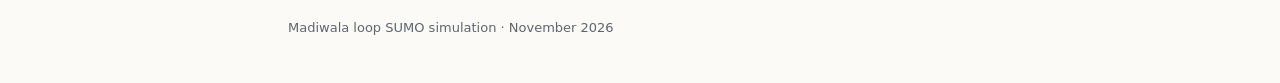
==== commit ff9731f3: "Test drawn proposals; move the modelled peak to 9:30-10:30 - Peak hour 9:30-10:30 am (both published" ====
--- a/doc/index.html
+++ b/doc/index.html
@@ -576,7 +576,8 @@
 <li>Street network: © OpenStreetMap contributors, Open Database Licence.</li>
 <li>Bus timetable: unofficial BMTC GTFS feed compiled from the Namma BMTC app, Open Database Licence.</li>
 <li>Vehicle mix and flyover diversion: origin–destination and toll analysis for the
-Indiranagar–Silk Board corridor.</li>
+Indiranagar–Silk Board corridor. Its count was taken between Indiranagar and Domlur,
+about 6 km north of the loop; nothing has been counted on the loop itself.</li>
 <li>Crossing gaps, places people cross to reach, and bus stops: this study.</li>
 <li>Simulation software: SUMO (Simulation of Urban MObility), Eclipse Foundation, open source.</li>
 </ul>
